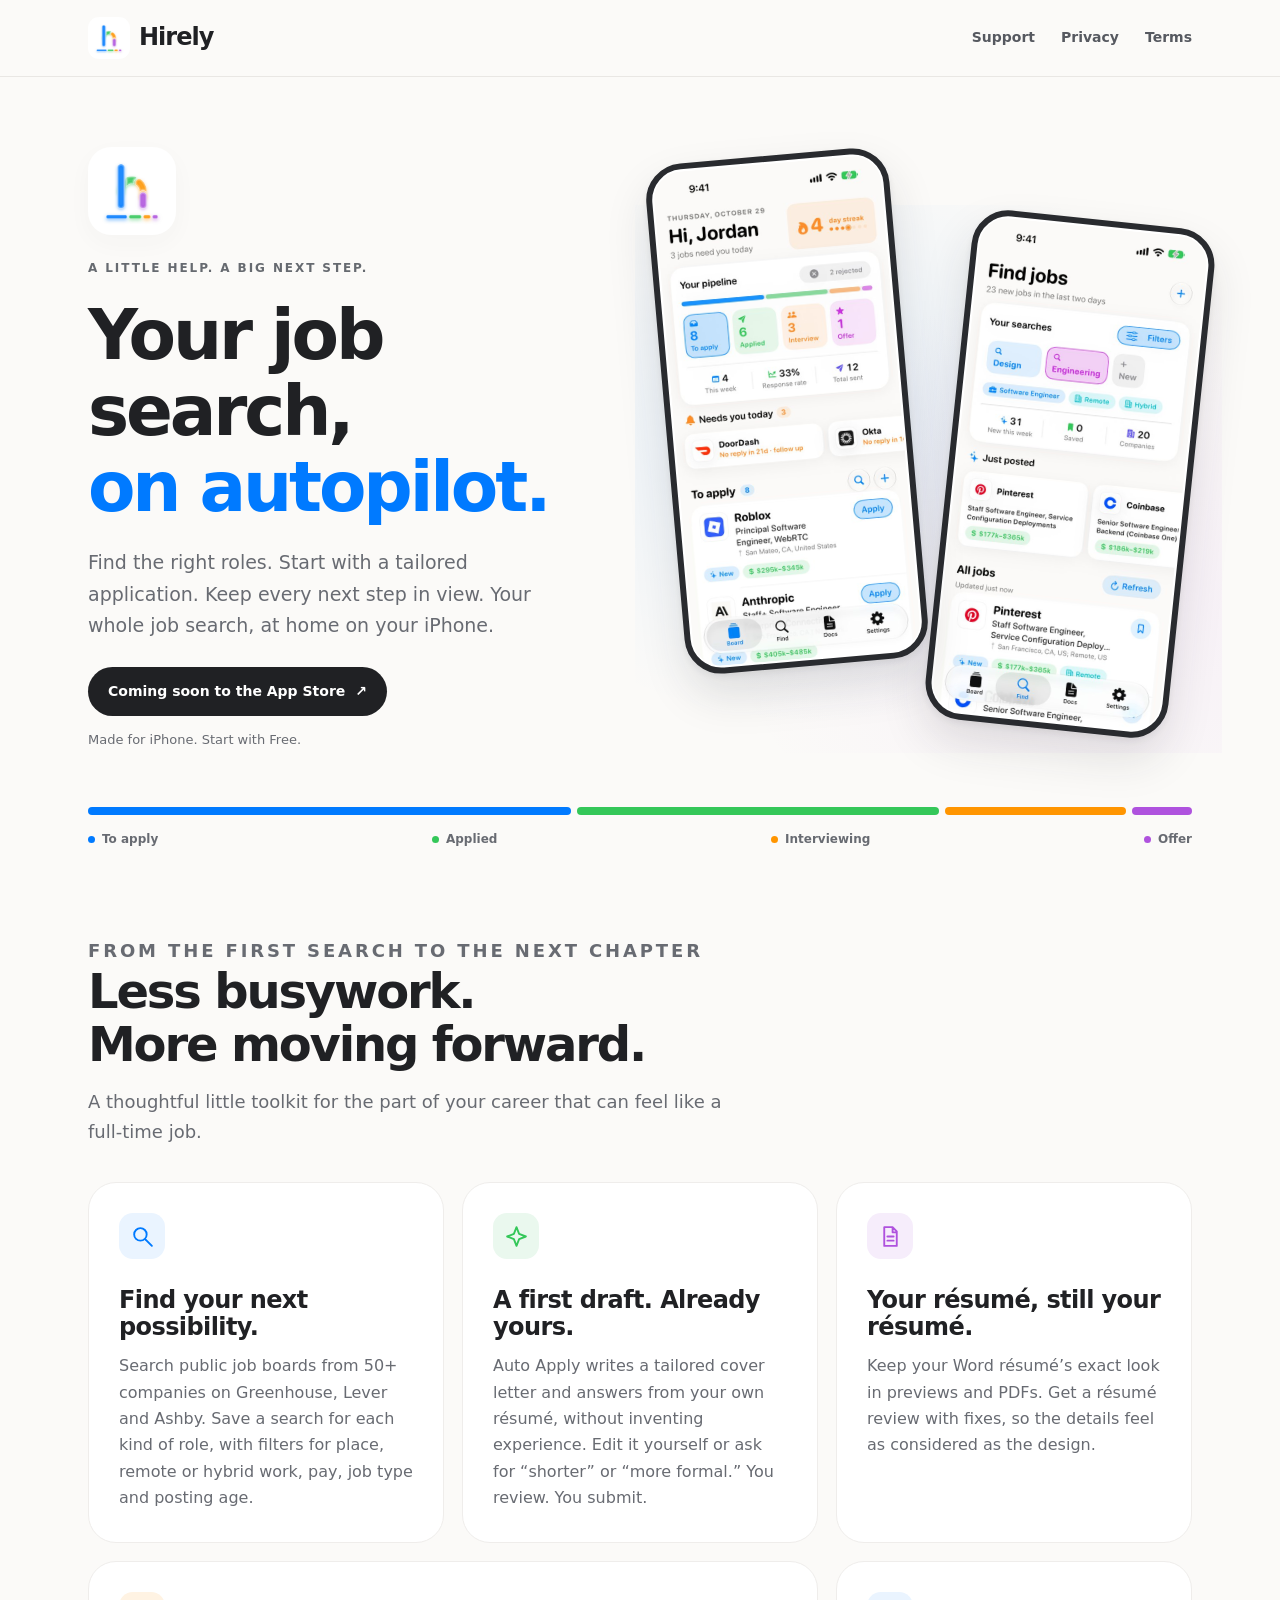
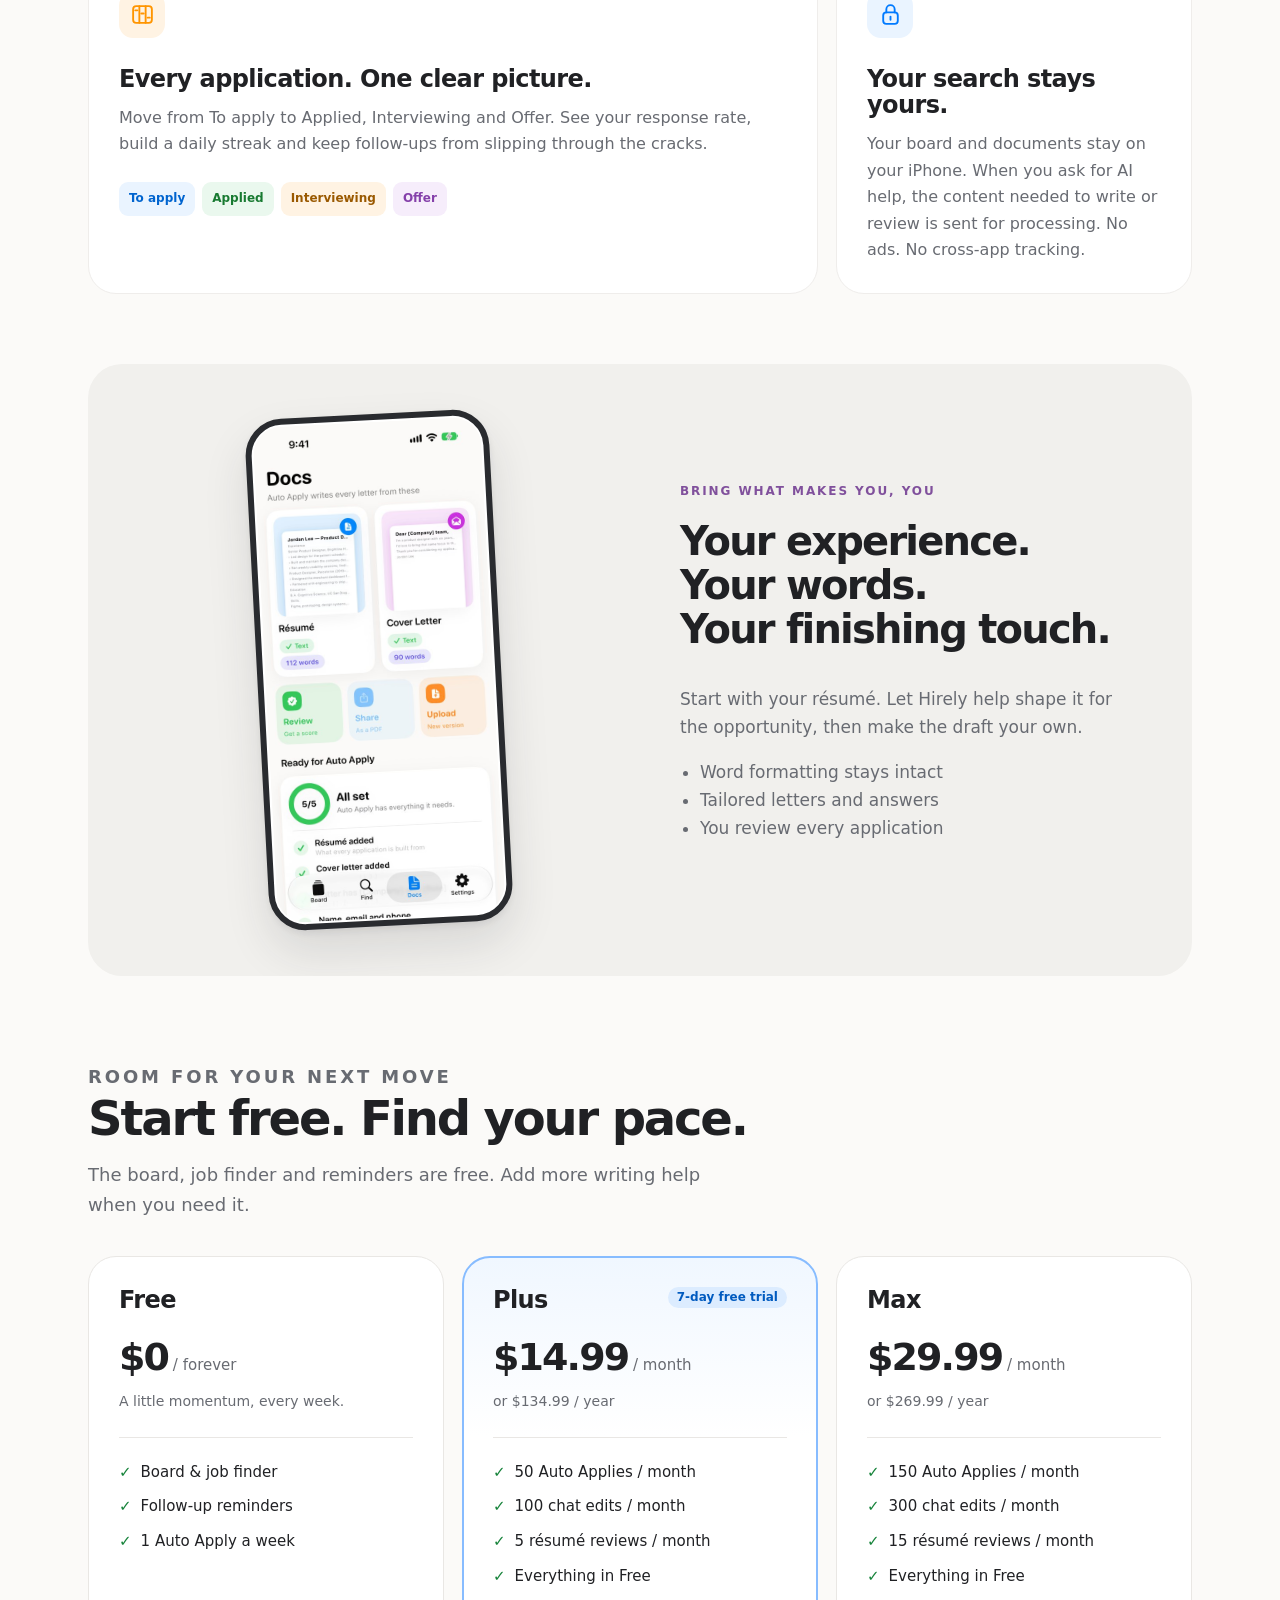
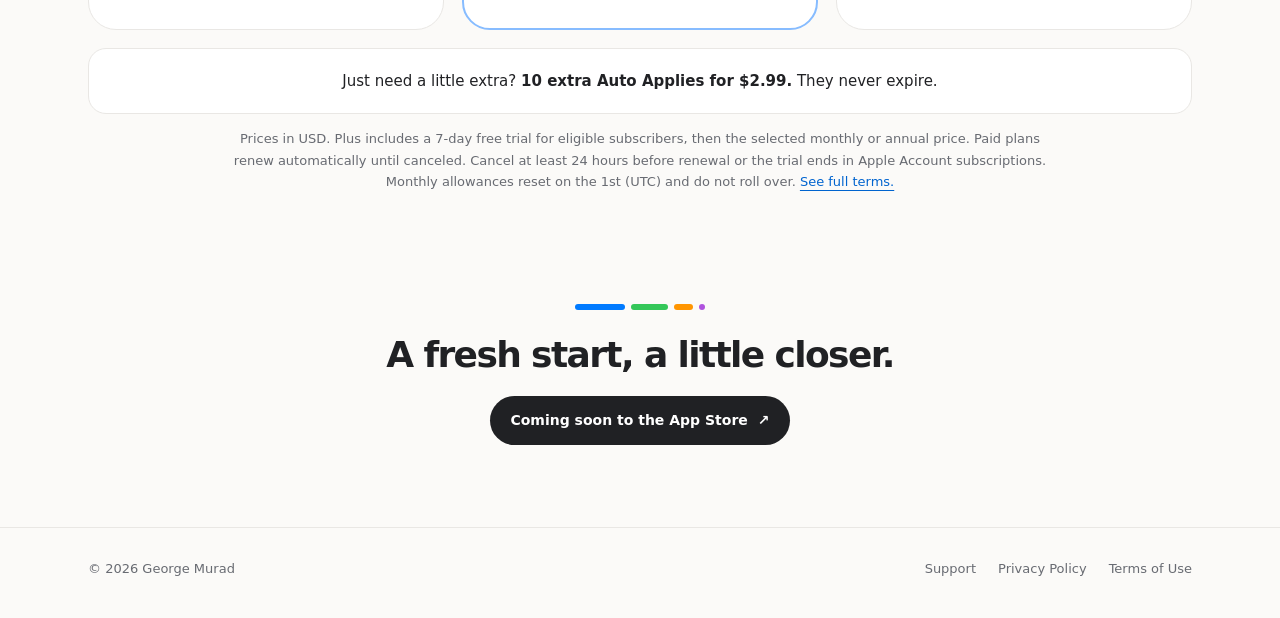
==== index.html @ e0ab57cd "Hirely website: landing page, support, privacy policy and terms" ====
<!doctype html>
<html lang="en"><head><meta charset="utf-8"><meta name="viewport" content="width=device-width, initial-scale=1">
<title>Your job search, on autopilot. · Hirely</title><meta name="description" content="Find jobs, draft tailored applications and track every next step. Meet Hirely, your job search companion for iPhone."><meta name="theme-color" content="#FBFAF8"><link rel="icon" href="favicon.png"><link rel="apple-touch-icon" href="icon.png"><link rel="stylesheet" href="style.css"></head>
<body><a class="skip" href="#main">Skip to content</a><header class="top"><div class="wrap"><a class="brand" href="./"><img src="icon.png" width="42" height="42" alt="">Hirely</a><nav aria-label="Main navigation"><a href="support.html">Support</a><a href="privacy.html">Privacy</a><a href="terms.html">Terms</a></nav></div></header>
<main id="main">
<section class="hero"><div class="wrap hero-grid"><div class="copy"><img class="hero-icon" src="icon.png" width="88" height="88" alt="Hirely app icon"><p class="eyebrow">A little help. A big next step.</p><h1>Your job search,<br><span>on autopilot.</span></h1><p class="lead">Find the right roles. Start with a tailored application. Keep every next step in view. Your whole job search, at home on your iPhone.</p><span class="pill">Coming soon to the App Store <span aria-hidden="true">↗</span></span><p class="small-note">Made for iPhone. Start with Free.</p></div><div class="phones"><div class="phone one"><img src="img/01-board.jpg" width="540" height="1174" alt="Hirely board showing application stages, reminders and jobs to apply to" fetchpriority="high"></div><div class="phone two"><img src="img/02-find.jpg" width="540" height="1174" alt="Hirely job finder with saved searches and role filters" fetchpriority="high"></div></div></div></section>
<div class="wrap"><div class="pipeline" aria-hidden="true"><i></i><i></i><i></i><i></i></div><div class="stage-row"><span style="--c:var(--blue)">To apply</span><span style="--c:var(--green)">Applied</span><span style="--c:var(--orange)">Interviewing</span><span style="--c:var(--purple)">Offer</span></div></div>
<section class="band"><div class="wrap"><div class="section-intro rise"><p class="eyebrow">From the first search to the next chapter</p><h2>Less busywork.<br>More moving forward.</h2><p>A thoughtful little toolkit for the part of your career that can feel like a full-time job.</p></div><div class="tiles"><article class="tile rise " style="--c:var(--blue);--tint:#eaf4ff"><div class="badge"><svg viewBox="0 0 24 24" aria-hidden="true"><circle cx="10" cy="10" r="6"/><path d="m15 15 6 6"/></svg></div><h3>Find your next possibility.</h3><p>Search public job boards from 50+ companies on Greenhouse, Lever and Ashby. Save a search for each kind of role, with filters for place, remote or hybrid work, pay, job type and posting age.</p></article><article class="tile rise " style="--c:var(--green);--tint:#eaf8ee"><div class="badge"><svg viewBox="0 0 24 24" aria-hidden="true"><path d="m12 3 2.5 6.5L21 12l-6.5 2.5L12 21l-2.5-6.5L3 12l6.5-2.5Z"/></svg></div><h3>A first draft. Already yours.</h3><p>Auto Apply writes a tailored cover letter and answers from your own résumé, without inventing experience. Edit it yourself or ask for “shorter” or “more formal.” You review. You submit.</p></article><article class="tile rise " style="--c:var(--purple);--tint:#f6edfb"><div class="badge"><svg viewBox="0 0 24 24" aria-hidden="true"><path d="M6 3h8l4 4v14H6Z M14 3v5h4 M9 12h6 M9 16h6"/></svg></div><h3>Your résumé, still your résumé.</h3><p>Keep your Word résumé’s exact look in previews and PDFs. Get a résumé review with fixes, so the details feel as considered as the design.</p></article><article class="tile rise wide" style="--c:var(--orange);--tint:#fff3e3"><div class="badge"><svg viewBox="0 0 24 24" aria-hidden="true"><rect x="3" y="4" width="18" height="16" rx="3"/><path d="M9 4v16 M15 4v16 M5 8h2 M11 11h2 M17 15h2"/></svg></div><h3>Every application. One clear picture.</h3><p>Move from To apply to Applied, Interviewing and Offer. See your response rate, build a daily streak and keep follow-ups from slipping through the cracks.</p><div class="track-stages"><span style="--tint:#eaf4ff;--text:#0064cf">To apply</span><span style="--tint:#eaf8ee;--text:#187a31">Applied</span><span style="--tint:#fff3e3;--text:#9a5900">Interviewing</span><span style="--tint:#f6edfb;--text:#8540aa">Offer</span></div></article><article class="tile rise " style="--c:var(--blue);--tint:#eaf4ff"><div class="badge"><svg viewBox="0 0 24 24" aria-hidden="true"><rect x="5" y="10" width="14" height="11" rx="3"/><path d="M8 10V7a4 4 0 0 1 8 0v3 M12 14v3"/></svg></div><h3>Your search stays yours.</h3><p>Your board and documents stay on your iPhone. When you ask for AI help, the content needed to write or review is sent for processing. No ads. No cross-app tracking.</p></article></div><div class="docs rise"><div class="phone "><img src="img/04-docs.jpg" width="540" height="1174" alt="Hirely documents screen for résumés and cover letters" loading="lazy"></div><div class="copy"><p class="eyebrow">Bring what makes you, you</p><h2>Your experience.<br>Your words.<br>Your finishing touch.</h2><p>Start with your résumé. Let Hirely help shape it for the opportunity, then make the draft your own.</p><ul><li>Word formatting stays intact</li><li>Tailored letters and answers</li><li>You review every application</li></ul></div></div></div></section>
<section class="band plans" id="plans"><div class="wrap"><div class="section-intro rise"><p class="eyebrow">Room for your next move</p><h2>Start free. Find your pace.</h2><p>The board, job finder and reminders are free. Add more writing help when you need it.</p></div><div class="plan-grid"><article class="plan rise "><h3>Free</h3><p class="price">$0<span> / forever</span></p><p class="annual">A little momentum, every week.</p><ul><li>Board & job finder</li><li>Follow-up reminders</li><li>1 Auto Apply a week</li></ul></article><article class="plan rise plus"><h3>Plus<span class="trial">7-day free trial</span></h3><p class="price">$14.99<span> / month</span></p><p class="annual">or $134.99 / year</p><ul><li>50 Auto Applies / month</li><li>100 chat edits / month</li><li>5 résumé reviews / month</li><li>Everything in Free</li></ul></article><article class="plan rise "><h3>Max</h3><p class="price">$29.99<span> / month</span></p><p class="annual">or $269.99 / year</p><ul><li>150 Auto Applies / month</li><li>300 chat edits / month</li><li>15 résumé reviews / month</li><li>Everything in Free</li></ul></article></div><p class="pack">Just need a little extra? <strong>10 extra Auto Applies for $2.99.</strong> They never expire.</p><p class="plan-note">Prices in USD. Plus includes a 7-day free trial for eligible subscribers, then the selected monthly or annual price. Paid plans renew automatically until canceled. Cancel at least 24 hours before renewal or the trial ends in Apple Account subscriptions. Monthly allowances reset on the 1st (UTC) and do not roll over. <a href="terms.html">See full terms.</a></p></div></section>
<section class="closing wrap"><div class="pipeline" aria-hidden="true"><i></i><i></i><i></i><i></i></div><h2>A fresh start, a little closer.</h2><span class="pill">Coming soon to the App Store <span aria-hidden="true">↗</span></span></section></main><footer><div class="wrap"><span>© 2026 George Murad</span><nav aria-label="Footer navigation"><a href="support.html">Support</a><a href="privacy.html">Privacy Policy</a><a href="terms.html">Terms of Use</a></nav></div></footer></body></html>
---- style.css ----
:root{--paper:#FBFAF8;--ink:#202124;--muted:#686b72;--blue:#007AFF;--green:#34C759;--orange:#FF9500;--purple:#AF52DE;--line:#e9e7e4;--font:-apple-system,BlinkMacSystemFont,"SF Pro Display",system-ui,sans-serif}*{box-sizing:border-box}html{scroll-behavior:smooth;scroll-padding-top:90px}body{margin:0;background:var(--paper);color:var(--ink);font:17px/1.65 var(--font)}a{color:#0064cf;text-underline-offset:4px}a:hover{text-decoration:underline}a:focus-visible,summary:focus-visible{outline:3px solid var(--blue);outline-offset:5px}img{display:block;max-width:100%;height:auto}h1,h2,h3,p{margin-top:0}h1,h2,h3{line-height:1.1;letter-spacing:-.045em}h1{font-size:clamp(46px,5.4vw,72px);font-weight:750}h2{font-size:clamp(32px,4vw,48px)}h3{font-size:24px;letter-spacing:-.025em}.wrap{max-width:1160px;margin:auto;padding:0 28px}.skip{position:absolute;left:20px;top:-80px;background:white;padding:10px;z-index:100}.skip:focus{top:12px}.top{position:sticky;top:0;z-index:20;background:#fbfaf8ed;backdrop-filter:blur(18px);border-bottom:1px solid var(--line)}.top .wrap{display:flex;align-items:center;justify-content:space-between;min-height:76px;gap:20px}.brand{display:flex;align-items:center;gap:9px;font-size:24px;font-weight:750;color:var(--ink);text-decoration:none;letter-spacing:-1px}.brand img{width:42px;height:42px;border-radius:11px}.top nav{display:flex;gap:26px}.top nav a{font-size:14px;font-weight:600;color:#565960;text-decoration:none}.top nav a:hover,.top nav a[aria-current]{color:#0064cf}.hero{padding:68px 0 54px;overflow:hidden}.hero-grid{display:grid;grid-template-columns:1.05fr 1fr;gap:24px;align-items:center}.hero-icon{width:88px;border-radius:23px;box-shadow:0 8px 24px #33333308;margin-bottom:24px}.eyebrow{text-transform:uppercase;font-size:12px;letter-spacing:.16em;font-weight:750;color:#666a70;margin-bottom:18px}.hero h1{margin-bottom:22px}.hero h1 span{color:var(--blue)}.lead{font-size:19px;line-height:1.65;color:var(--muted);max-width:460px;margin-bottom:26px}.pill{display:inline-flex;gap:10px;align-items:center;background:#202124;color:white;padding:13px 20px;border-radius:30px;font-size:14px;font-weight:650}.pill svg{width:18px;height:20px}.small-note{font-size:13px;color:var(--muted);margin:13px 0 0}.phones{height:608px;position:relative;isolation:isolate}.phones:before{content:"";position:absolute;inset:60px -30px 0;background:radial-gradient(ellipse at 30% 40%,#007aff14,transparent 65%),radial-gradient(ellipse at 85% 70%,#af52de10,transparent 60%);z-index:-1}.phone{border:6px solid #292b2f;background:white;padding:2px;border-radius:37px;box-shadow:0 22px 45px #292b2f20,0 3px 6px #292b2f13;overflow:hidden}.phone img{border-radius:28px;width:100%}.phones .phone{position:absolute;width:244px}.phones .one{left:0;top:10px;transform:rotate(-5deg);z-index:2}.phones .two{right:0;top:73px;transform:rotate(6deg)}.pipeline{display:flex;gap:6px;height:8px}.pipeline i{border-radius:9px;flex:8;background:var(--blue)}.pipeline i:nth-child(2){flex:6;background:var(--green)}.pipeline i:nth-child(3){flex:3;background:var(--orange)}.pipeline i:nth-child(4){flex:1;background:var(--purple)}.stage-row{display:flex;justify-content:space-between;gap:12px;margin-top:15px;font-size:12px;font-weight:650;color:var(--muted)}.stage-row span:before{content:"";width:7px;height:7px;border-radius:50%;background:var(--c);display:inline-block;margin-right:7px}.band{padding:86px 0}.section-intro{max-width:660px;margin-bottom:36px}.section-intro h2{margin-bottom:16px}.section-intro p{color:var(--muted);font-size:18px;margin-bottom:0}.tiles{display:grid;grid-template-columns:repeat(3,1fr);gap:18px}.tile{background:white;border:1px solid #efedeb;border-radius:28px;padding:30px;overflow:hidden}.tile p{font-size:16px;color:var(--muted);margin-bottom:0}.badge{display:grid;place-items:center;width:46px;height:46px;border-radius:14px;color:var(--c);background:var(--tint);margin-bottom:28px}.badge svg{width:25px;height:25px;fill:none;stroke:currentColor;stroke-width:1.8;stroke-linecap:round;stroke-linejoin:round}.tile h3{margin-bottom:13px}.tile.wide{grid-column:span 2}.track-stages{display:flex;gap:7px;margin-top:24px}.track-stages span{padding:7px 10px;font-size:12px;font-weight:650;border-radius:9px;background:var(--tint);color:var(--text)}.docs{display:grid;grid-template-columns:1fr 1fr;align-items:center;gap:80px;margin-top:70px;background:#f1f0ed;border-radius:34px;padding:50px 70px;overflow:hidden}.docs .phone{max-width:244px;margin:auto;transform:rotate(-3deg)}.docs p{color:var(--muted)}.docs h2{font-size:40px}.docs .eyebrow{color:#80509c}.docs ul{padding-left:20px;color:var(--muted)}.plans{padding-top:0}.plan-grid{display:grid;grid-template-columns:repeat(3,1fr);gap:18px}.plan{position:relative;background:white;border:1px solid var(--line);border-radius:28px;padding:30px}.plan.plus{border:2px solid #87bcff;padding:29px;background:linear-gradient(#f0f7ff,white 48%)}.plan h3{margin-bottom:20px}.price{font-size:38px;font-weight:750;letter-spacing:-.05em;margin-bottom:0;line-height:1.3}.price span{font-size:15px;font-weight:400;letter-spacing:0;color:var(--muted)}.annual{font-size:14px;color:var(--muted);margin:7px 0 24px}.plan ul{list-style:none;padding:22px 0 0;border-top:1px solid var(--line);margin-bottom:0;font-size:15px}.plan li{margin-bottom:10px}.plan li:before{content:"✓";color:#16833a;margin-right:9px;font-weight:700}.trial{font-size:12px;background:#dcecff;color:#005abf;border-radius:20px;padding:4px 9px;float:right;letter-spacing:0;font-weight:650}.pack{text-align:center;background:white;border:1px solid var(--line);border-radius:18px;padding:20px;margin:18px 0 14px;font-size:15px}.plan-note{font-size:13px;color:var(--muted);max-width:830px;margin:0 auto;text-align:center}.closing{text-align:center;padding:25px 0 82px}.closing h2{font-size:36px;margin-bottom:22px}.closing .pipeline{width:130px;margin:0 auto 25px;height:6px}footer{border-top:1px solid var(--line);padding:30px 0 38px;font-size:13px;color:var(--muted)}footer .wrap{display:flex;justify-content:space-between;gap:20px;flex-wrap:wrap}footer nav{display:flex;gap:22px}footer a{color:var(--muted);text-decoration:none}.pagehead{max-width:800px;margin:auto;padding:65px 28px 32px}.pagehead h1{font-size:52px;margin-bottom:18px}.pagehead p{color:var(--muted);font-size:18px}.pagehead .pipeline{max-width:180px;margin-bottom:30px;height:6px}.article{max-width:800px;margin:auto;padding:0 28px 80px}.card{border:1px solid var(--line);background:white;border-radius:24px;padding:30px;margin-bottom:16px}.card h2{font-size:23px;letter-spacing:-.025em;margin-bottom:16px}.card p:last-child,.card ul:last-child{margin-bottom:0}.card p,.card li{color:#565960;font-size:16px}.card ul{padding-left:23px}.card li{margin-bottom:10px}.contact{background:#eef6ff;border-color:#dceaff}.contact a{overflow-wrap:anywhere}.faq-title{font-size:28px;margin:42px 0 22px}details{border:1px solid var(--line);background:white;border-radius:19px;padding:20px 24px;margin:12px 0}summary{cursor:pointer;font-weight:650;line-height:1.5}details p{font-size:16px;color:var(--muted);margin:16px 0 0}.meta{font-size:13px!important}.rise{opacity:1}@supports(animation-timeline:view()){.rise{animation:appear linear both;animation-timeline:view();animation-range:entry 0% entry 20%}@keyframes appear{from{opacity:.2;transform:translateY(22px)}to{opacity:1;transform:none}}}@media(max-width:1000px){.hero-grid{grid-template-columns:1fr 1fr}.phones{height:530px}.phones .phone{width:210px}.hero h1{font-size:56px}.docs{gap:40px;padding:40px}.track-stages{flex-wrap:wrap}.plan{padding:24px}.plan.plus{padding:23px}.trial{float:none;display:table;margin-top:10px}}@media(max-width:760px){.wrap{padding:0 22px}.top .wrap{min-height:68px}.top nav{gap:17px}.top nav a{font-size:13px}.hero{padding:38px 0 35px}.hero-grid{grid-template-columns:1fr;gap:35px}.hero .copy{max-width:520px}.hero-icon{width:70px;margin-bottom:20px}.hero h1{font-size:clamp(45px,9vw,64px)}.phones{height:570px;max-width:490px;width:100%;margin:auto}.phones .phone{width:232px}.phones .one{left:5%}.phones .two{right:5%}.band{padding:58px 0}.tiles{grid-template-columns:1fr 1fr}.tile.wide{grid-column:auto}.tile:last-child{grid-column:span 2}.tile{padding:25px}.docs{grid-template-columns:1fr 1fr;gap:28px;padding:30px;margin-top:35px}.docs h2{font-size:30px}.docs .phone{border-radius:27px}.docs .phone img{border-radius:19px}.plans{padding-top:0}.plan-grid{grid-template-columns:1fr}.trial{float:right;margin:0}.plan h3{margin-bottom:16px}.plan ul{display:grid;grid-template-columns:1fr 1fr;gap:0 12px}.closing{padding-bottom:55px}.pagehead h1{font-size:42px}}@media(max-width:430px){.top nav{gap:13px}.brand{font-size:21px;gap:5px}.brand img{width:34px;height:34px}.phones{height:475px}.phones .phone{width:190px;border-width:5px;border-radius:29px}.phones .phone img{border-radius:22px}.phones .one{left:1%}.phones .two{right:1%;top:55px}.stage-row{font-size:10px;gap:5px}.stage-row span:before{margin-right:4px;width:5px;height:5px}.tiles{grid-template-columns:1fr}.tile:last-child{grid-column:auto}.docs{grid-template-columns:1fr;padding:28px}.docs .phone{width:210px}.docs .copy{order:-1}.plan ul{display:block}.pagehead,.article{padding-left:20px;padding-right:20px}.card{padding:23px}footer nav{gap:18px}}@media(prefers-reduced-motion:reduce){html{scroll-behavior:auto}*,*:before,*:after{animation:none!important;transition:none!important}.rise{opacity:1;transform:none}}
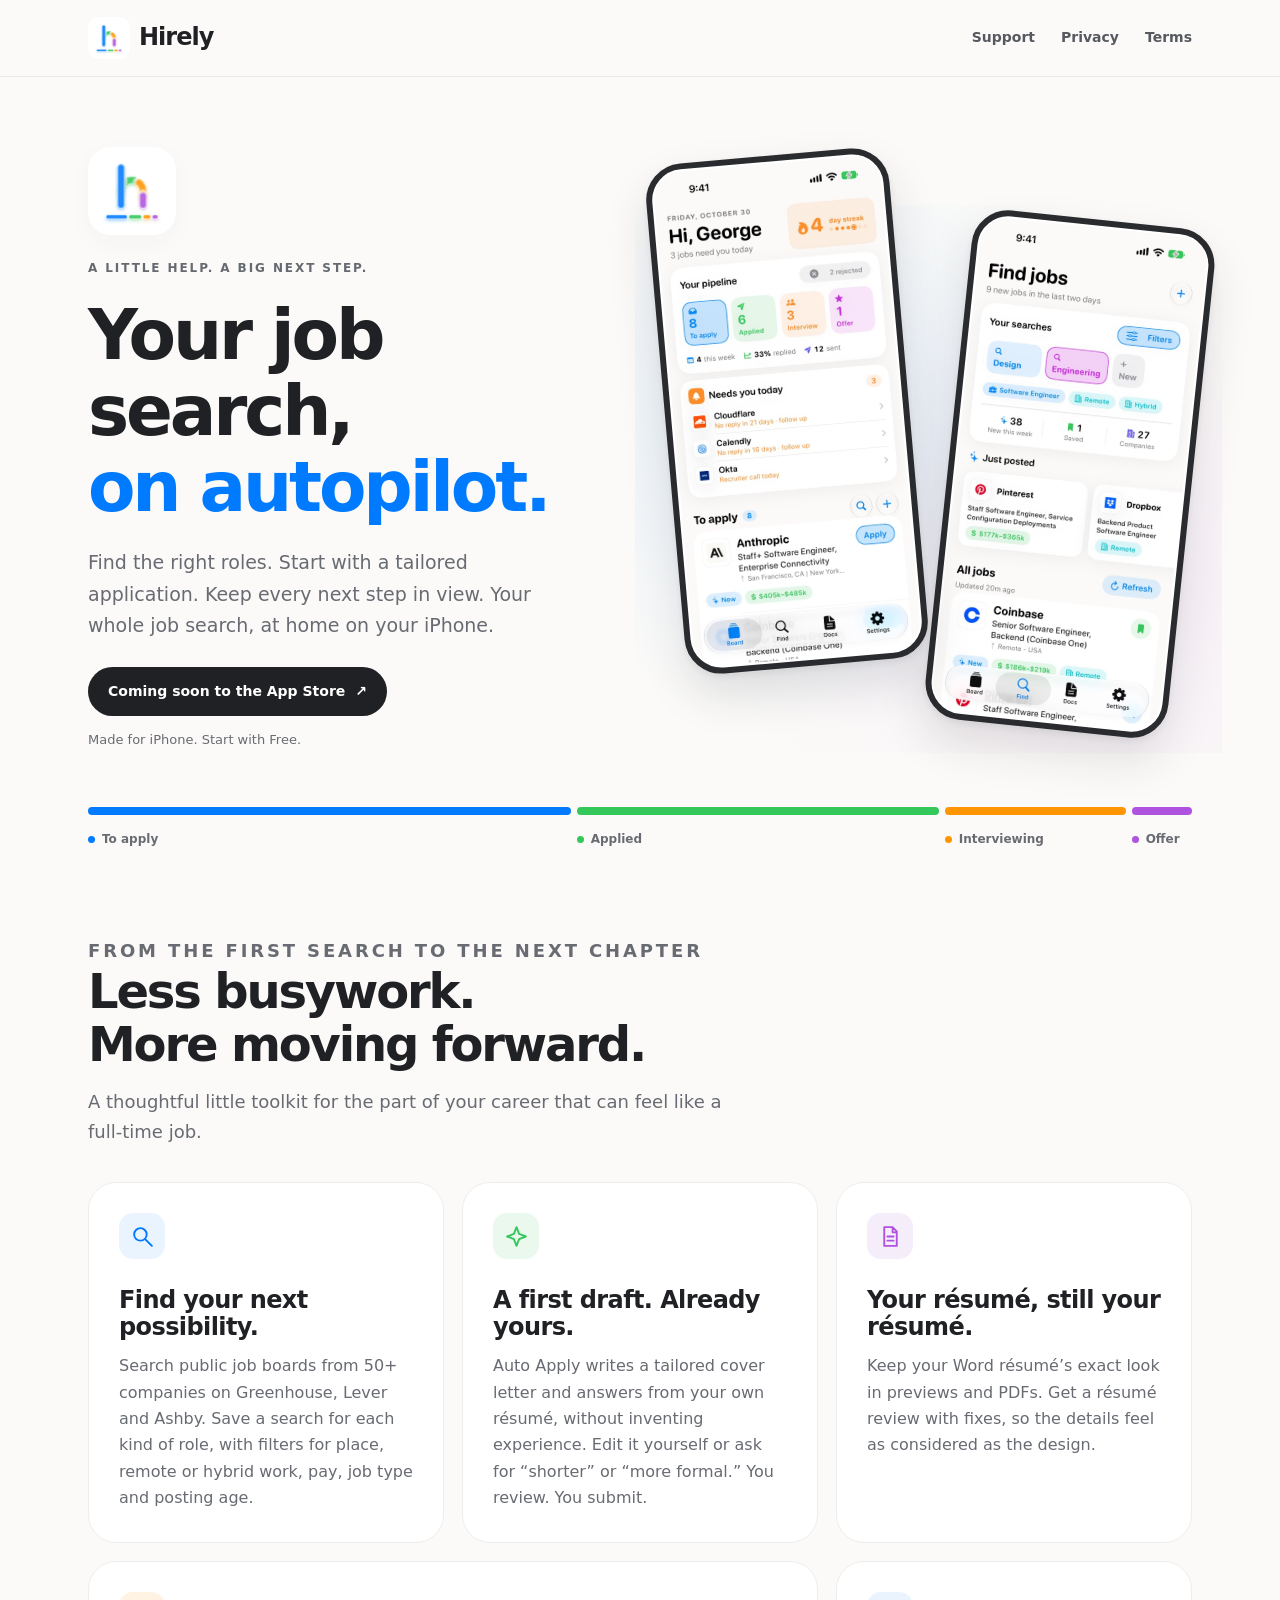
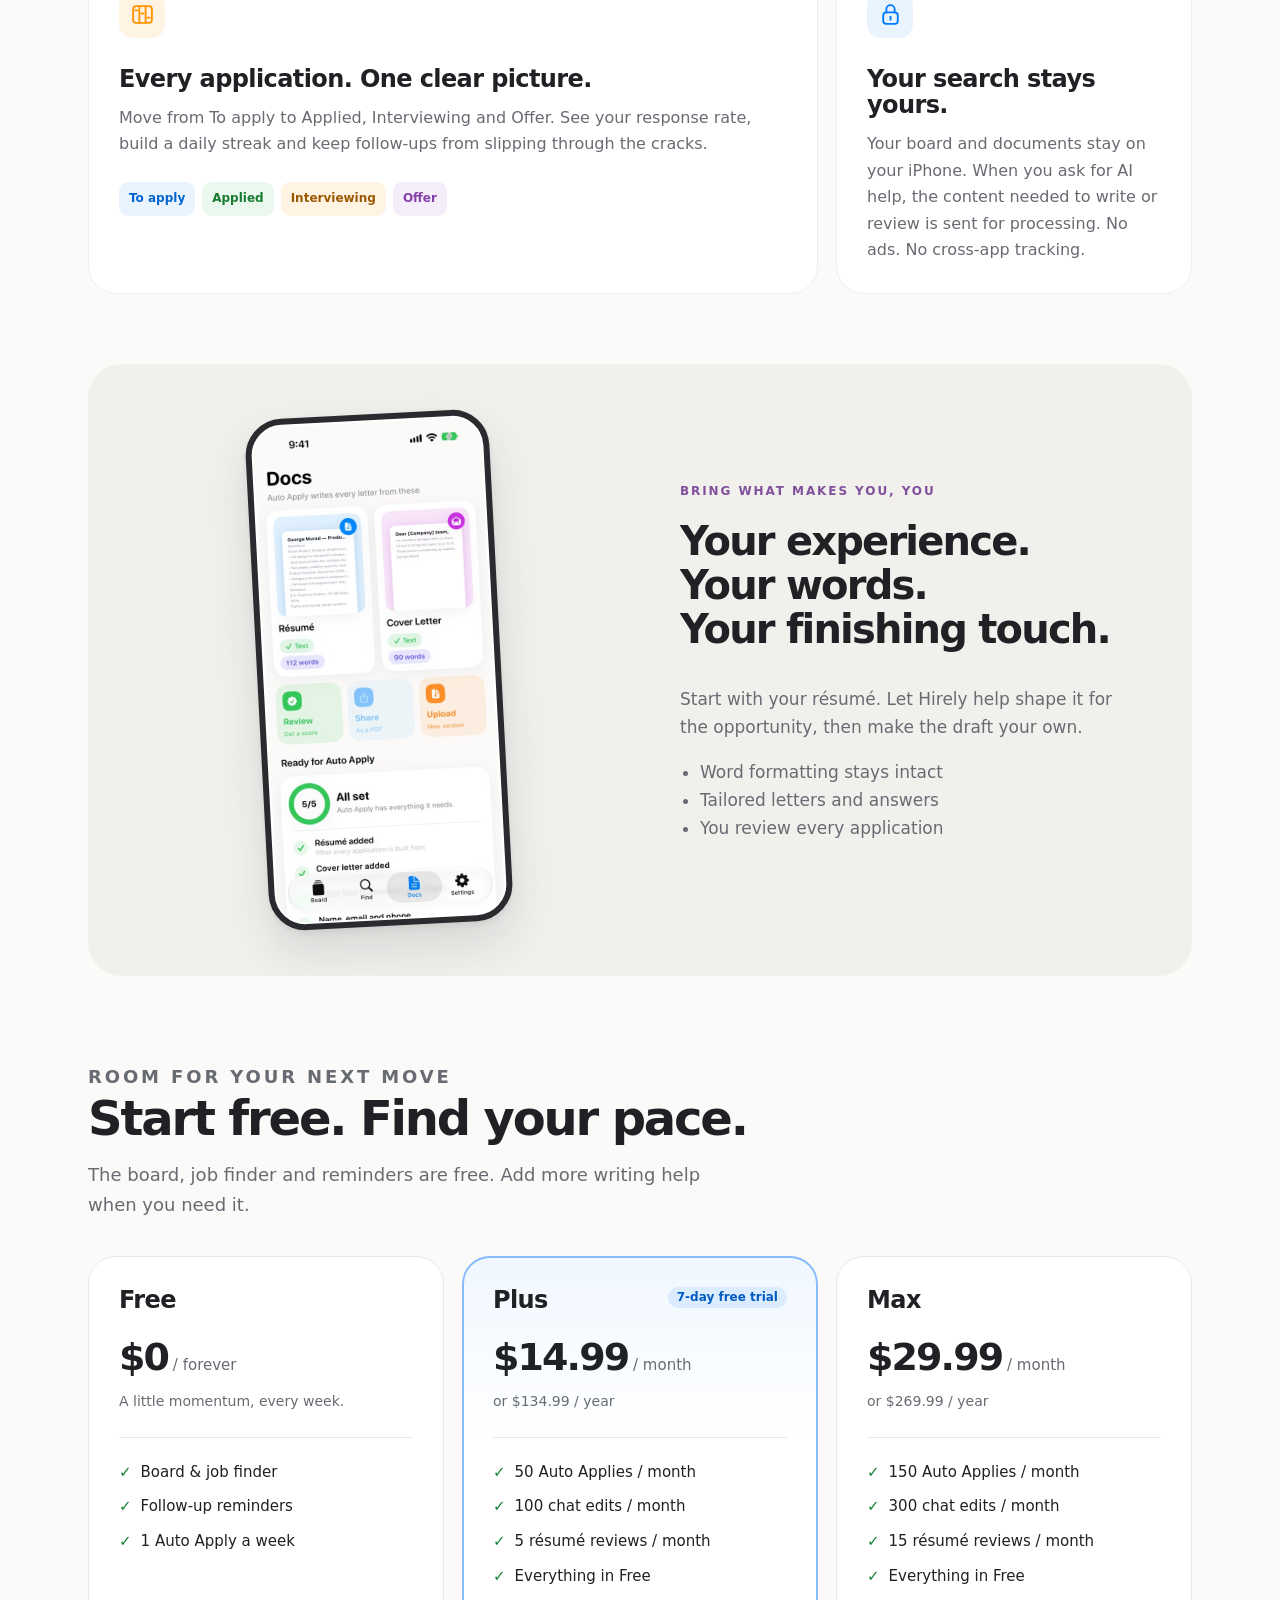
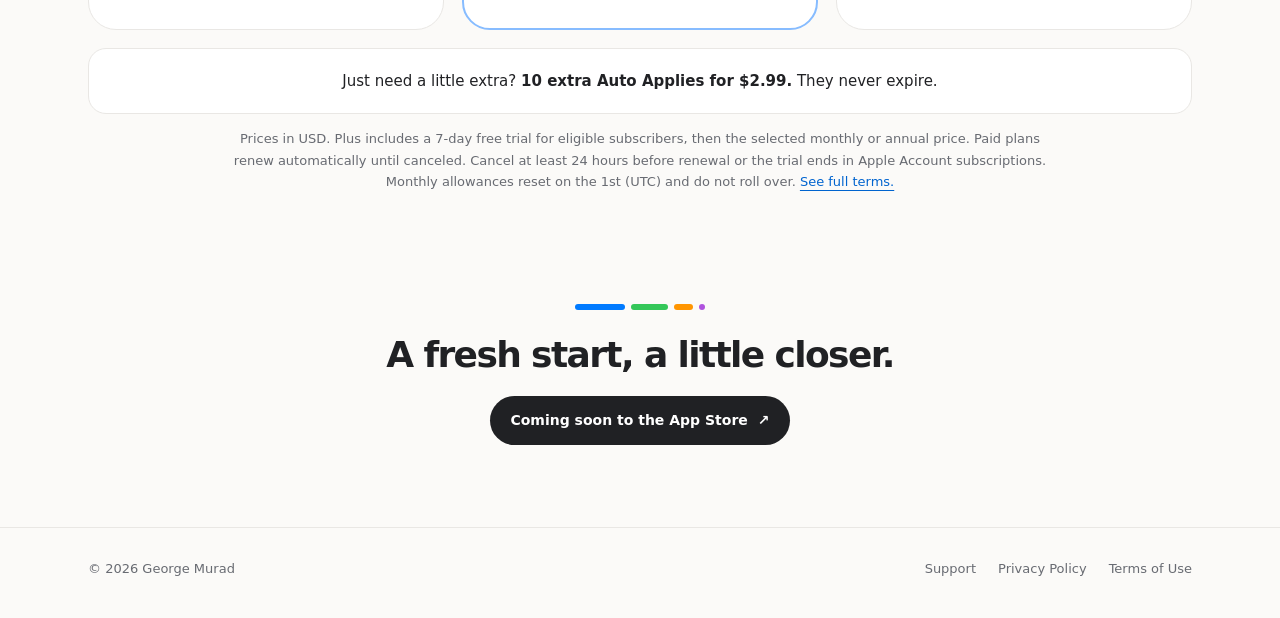
==== commit 2f4abff7: "Line up stage labels with the bar, scroll animations, new screenshots" ====
--- a/index.html
+++ b/index.html
@@ -1,6 +1,16 @@
 <!doctype html>
 <html lang="en"><head><meta charset="utf-8"><meta name="viewport" content="width=device-width, initial-scale=1">
-<title>Your job search, on autopilot. · Hirely</title><meta name="description" content="Find jobs, draft tailored applications and track every next step. Meet Hirely, your job search companion for iPhone."><meta name="theme-color" content="#FBFAF8"><link rel="icon" href="favicon.png"><link rel="apple-touch-icon" href="icon.png"><link rel="stylesheet" href="style.css"></head>
+<title>Your job search, on autopilot. · Hirely</title><meta name="description" content="Find jobs, draft tailored applications and track every next step. Meet Hirely, your job search companion for iPhone."><meta name="theme-color" content="#FBFAF8"><link rel="icon" href="favicon.png"><link rel="apple-touch-icon" href="icon.png"><link rel="stylesheet" href="style.css"><script>
+document.documentElement.classList.add('js');
+addEventListener('DOMContentLoaded',()=>{
+  document.querySelectorAll('.pipeline i,.stage-row span').forEach((e,_,)=>e.style.setProperty('--i',[...e.parentNode.children].indexOf(e)));
+  document.querySelectorAll('.tiles,.plan-grid').forEach(g=>[...g.children].forEach((c,i)=>{c.classList.add('reveal');c.style.setProperty('--d',(i%3)*0.09+'s')}));
+  document.querySelectorAll('.card,details,.pack,.plan-note,.closing h2,.pill,.section-intro').forEach(e=>e.classList.add('reveal'));
+  const els=document.querySelectorAll('.rise,.reveal,.pipeline,.stage-row,.phones');
+  const io=new IntersectionObserver(es=>es.forEach(e=>{if(e.isIntersecting){e.target.classList.add('in');io.unobserve(e.target)}}),{threshold:.15,rootMargin:'0px 0px -6% 0px'});
+  els.forEach(e=>io.observe(e));
+});
+</script></head>
 <body><a class="skip" href="#main">Skip to content</a><header class="top"><div class="wrap"><a class="brand" href="./"><img src="icon.png" width="42" height="42" alt="">Hirely</a><nav aria-label="Main navigation"><a href="support.html">Support</a><a href="privacy.html">Privacy</a><a href="terms.html">Terms</a></nav></div></header>
 <main id="main">
 <section class="hero"><div class="wrap hero-grid"><div class="copy"><img class="hero-icon" src="icon.png" width="88" height="88" alt="Hirely app icon"><p class="eyebrow">A little help. A big next step.</p><h1>Your job search,<br><span>on autopilot.</span></h1><p class="lead">Find the right roles. Start with a tailored application. Keep every next step in view. Your whole job search, at home on your iPhone.</p><span class="pill">Coming soon to the App Store <span aria-hidden="true">↗</span></span><p class="small-note">Made for iPhone. Start with Free.</p></div><div class="phones"><div class="phone one"><img src="img/01-board.jpg" width="540" height="1174" alt="Hirely board showing application stages, reminders and jobs to apply to" fetchpriority="high"></div><div class="phone two"><img src="img/02-find.jpg" width="540" height="1174" alt="Hirely job finder with saved searches and role filters" fetchpriority="high"></div></div></div></section>
--- a/style.css
+++ b/style.css
@@ -1 +1,15 @@
-:root{--paper:#FBFAF8;--ink:#202124;--muted:#686b72;--blue:#007AFF;--green:#34C759;--orange:#FF9500;--purple:#AF52DE;--line:#e9e7e4;--font:-apple-system,BlinkMacSystemFont,"SF Pro Display",system-ui,sans-serif}*{box-sizing:border-box}html{scroll-behavior:smooth;scroll-padding-top:90px}body{margin:0;background:var(--paper);color:var(--ink);font:17px/1.65 var(--font)}a{color:#0064cf;text-underline-offset:4px}a:hover{text-decoration:underline}a:focus-visible,summary:focus-visible{outline:3px solid var(--blue);outline-offset:5px}img{display:block;max-width:100%;height:auto}h1,h2,h3,p{margin-top:0}h1,h2,h3{line-height:1.1;letter-spacing:-.045em}h1{font-size:clamp(46px,5.4vw,72px);font-weight:750}h2{font-size:clamp(32px,4vw,48px)}h3{font-size:24px;letter-spacing:-.025em}.wrap{max-width:1160px;margin:auto;padding:0 28px}.skip{position:absolute;left:20px;top:-80px;background:white;padding:10px;z-index:100}.skip:focus{top:12px}.top{position:sticky;top:0;z-index:20;background:#fbfaf8ed;backdrop-filter:blur(18px);border-bottom:1px solid var(--line)}.top .wrap{display:flex;align-items:center;justify-content:space-between;min-height:76px;gap:20px}.brand{display:flex;align-items:center;gap:9px;font-size:24px;font-weight:750;color:var(--ink);text-decoration:none;letter-spacing:-1px}.brand img{width:42px;height:42px;border-radius:11px}.top nav{display:flex;gap:26px}.top nav a{font-size:14px;font-weight:600;color:#565960;text-decoration:none}.top nav a:hover,.top nav a[aria-current]{color:#0064cf}.hero{padding:68px 0 54px;overflow:hidden}.hero-grid{display:grid;grid-template-columns:1.05fr 1fr;gap:24px;align-items:center}.hero-icon{width:88px;border-radius:23px;box-shadow:0 8px 24px #33333308;margin-bottom:24px}.eyebrow{text-transform:uppercase;font-size:12px;letter-spacing:.16em;font-weight:750;color:#666a70;margin-bottom:18px}.hero h1{margin-bottom:22px}.hero h1 span{color:var(--blue)}.lead{font-size:19px;line-height:1.65;color:var(--muted);max-width:460px;margin-bottom:26px}.pill{display:inline-flex;gap:10px;align-items:center;background:#202124;color:white;padding:13px 20px;border-radius:30px;font-size:14px;font-weight:650}.pill svg{width:18px;height:20px}.small-note{font-size:13px;color:var(--muted);margin:13px 0 0}.phones{height:608px;position:relative;isolation:isolate}.phones:before{content:"";position:absolute;inset:60px -30px 0;background:radial-gradient(ellipse at 30% 40%,#007aff14,transparent 65%),radial-gradient(ellipse at 85% 70%,#af52de10,transparent 60%);z-index:-1}.phone{border:6px solid #292b2f;background:white;padding:2px;border-radius:37px;box-shadow:0 22px 45px #292b2f20,0 3px 6px #292b2f13;overflow:hidden}.phone img{border-radius:28px;width:100%}.phones .phone{position:absolute;width:244px}.phones .one{left:0;top:10px;transform:rotate(-5deg);z-index:2}.phones .two{right:0;top:73px;transform:rotate(6deg)}.pipeline{display:flex;gap:6px;height:8px}.pipeline i{border-radius:9px;flex:8;background:var(--blue)}.pipeline i:nth-child(2){flex:6;background:var(--green)}.pipeline i:nth-child(3){flex:3;background:var(--orange)}.pipeline i:nth-child(4){flex:1;background:var(--purple)}.stage-row{display:flex;justify-content:space-between;gap:12px;margin-top:15px;font-size:12px;font-weight:650;color:var(--muted)}.stage-row span:before{content:"";width:7px;height:7px;border-radius:50%;background:var(--c);display:inline-block;margin-right:7px}.band{padding:86px 0}.section-intro{max-width:660px;margin-bottom:36px}.section-intro h2{margin-bottom:16px}.section-intro p{color:var(--muted);font-size:18px;margin-bottom:0}.tiles{display:grid;grid-template-columns:repeat(3,1fr);gap:18px}.tile{background:white;border:1px solid #efedeb;border-radius:28px;padding:30px;overflow:hidden}.tile p{font-size:16px;color:var(--muted);margin-bottom:0}.badge{display:grid;place-items:center;width:46px;height:46px;border-radius:14px;color:var(--c);background:var(--tint);margin-bottom:28px}.badge svg{width:25px;height:25px;fill:none;stroke:currentColor;stroke-width:1.8;stroke-linecap:round;stroke-linejoin:round}.tile h3{margin-bottom:13px}.tile.wide{grid-column:span 2}.track-stages{display:flex;gap:7px;margin-top:24px}.track-stages span{padding:7px 10px;font-size:12px;font-weight:650;border-radius:9px;background:var(--tint);color:var(--text)}.docs{display:grid;grid-template-columns:1fr 1fr;align-items:center;gap:80px;margin-top:70px;background:#f1f0ed;border-radius:34px;padding:50px 70px;overflow:hidden}.docs .phone{max-width:244px;margin:auto;transform:rotate(-3deg)}.docs p{color:var(--muted)}.docs h2{font-size:40px}.docs .eyebrow{color:#80509c}.docs ul{padding-left:20px;color:var(--muted)}.plans{padding-top:0}.plan-grid{display:grid;grid-template-columns:repeat(3,1fr);gap:18px}.plan{position:relative;background:white;border:1px solid var(--line);border-radius:28px;padding:30px}.plan.plus{border:2px solid #87bcff;padding:29px;background:linear-gradient(#f0f7ff,white 48%)}.plan h3{margin-bottom:20px}.price{font-size:38px;font-weight:750;letter-spacing:-.05em;margin-bottom:0;line-height:1.3}.price span{font-size:15px;font-weight:400;letter-spacing:0;color:var(--muted)}.annual{font-size:14px;color:var(--muted);margin:7px 0 24px}.plan ul{list-style:none;padding:22px 0 0;border-top:1px solid var(--line);margin-bottom:0;font-size:15px}.plan li{margin-bottom:10px}.plan li:before{content:"✓";color:#16833a;margin-right:9px;font-weight:700}.trial{font-size:12px;background:#dcecff;color:#005abf;border-radius:20px;padding:4px 9px;float:right;letter-spacing:0;font-weight:650}.pack{text-align:center;background:white;border:1px solid var(--line);border-radius:18px;padding:20px;margin:18px 0 14px;font-size:15px}.plan-note{font-size:13px;color:var(--muted);max-width:830px;margin:0 auto;text-align:center}.closing{text-align:center;padding:25px 0 82px}.closing h2{font-size:36px;margin-bottom:22px}.closing .pipeline{width:130px;margin:0 auto 25px;height:6px}footer{border-top:1px solid var(--line);padding:30px 0 38px;font-size:13px;color:var(--muted)}footer .wrap{display:flex;justify-content:space-between;gap:20px;flex-wrap:wrap}footer nav{display:flex;gap:22px}footer a{color:var(--muted);text-decoration:none}.pagehead{max-width:800px;margin:auto;padding:65px 28px 32px}.pagehead h1{font-size:52px;margin-bottom:18px}.pagehead p{color:var(--muted);font-size:18px}.pagehead .pipeline{max-width:180px;margin-bottom:30px;height:6px}.article{max-width:800px;margin:auto;padding:0 28px 80px}.card{border:1px solid var(--line);background:white;border-radius:24px;padding:30px;margin-bottom:16px}.card h2{font-size:23px;letter-spacing:-.025em;margin-bottom:16px}.card p:last-child,.card ul:last-child{margin-bottom:0}.card p,.card li{color:#565960;font-size:16px}.card ul{padding-left:23px}.card li{margin-bottom:10px}.contact{background:#eef6ff;border-color:#dceaff}.contact a{overflow-wrap:anywhere}.faq-title{font-size:28px;margin:42px 0 22px}details{border:1px solid var(--line);background:white;border-radius:19px;padding:20px 24px;margin:12px 0}summary{cursor:pointer;font-weight:650;line-height:1.5}details p{font-size:16px;color:var(--muted);margin:16px 0 0}.meta{font-size:13px!important}.rise{opacity:1}@supports(animation-timeline:view()){.rise{animation:appear linear both;animation-timeline:view();animation-range:entry 0% entry 20%}@keyframes appear{from{opacity:.2;transform:translateY(22px)}to{opacity:1;transform:none}}}@media(max-width:1000px){.hero-grid{grid-template-columns:1fr 1fr}.phones{height:530px}.phones .phone{width:210px}.hero h1{font-size:56px}.docs{gap:40px;padding:40px}.track-stages{flex-wrap:wrap}.plan{padding:24px}.plan.plus{padding:23px}.trial{float:none;display:table;margin-top:10px}}@media(max-width:760px){.wrap{padding:0 22px}.top .wrap{min-height:68px}.top nav{gap:17px}.top nav a{font-size:13px}.hero{padding:38px 0 35px}.hero-grid{grid-template-columns:1fr;gap:35px}.hero .copy{max-width:520px}.hero-icon{width:70px;margin-bottom:20px}.hero h1{font-size:clamp(45px,9vw,64px)}.phones{height:570px;max-width:490px;width:100%;margin:auto}.phones .phone{width:232px}.phones .one{left:5%}.phones .two{right:5%}.band{padding:58px 0}.tiles{grid-template-columns:1fr 1fr}.tile.wide{grid-column:auto}.tile:last-child{grid-column:span 2}.tile{padding:25px}.docs{grid-template-columns:1fr 1fr;gap:28px;padding:30px;margin-top:35px}.docs h2{font-size:30px}.docs .phone{border-radius:27px}.docs .phone img{border-radius:19px}.plans{padding-top:0}.plan-grid{grid-template-columns:1fr}.trial{float:right;margin:0}.plan h3{margin-bottom:16px}.plan ul{display:grid;grid-template-columns:1fr 1fr;gap:0 12px}.closing{padding-bottom:55px}.pagehead h1{font-size:42px}}@media(max-width:430px){.top nav{gap:13px}.brand{font-size:21px;gap:5px}.brand img{width:34px;height:34px}.phones{height:475px}.phones .phone{width:190px;border-width:5px;border-radius:29px}.phones .phone img{border-radius:22px}.phones .one{left:1%}.phones .two{right:1%;top:55px}.stage-row{font-size:10px;gap:5px}.stage-row span:before{margin-right:4px;width:5px;height:5px}.tiles{grid-template-columns:1fr}.tile:last-child{grid-column:auto}.docs{grid-template-columns:1fr;padding:28px}.docs .phone{width:210px}.docs .copy{order:-1}.plan ul{display:block}.pagehead,.article{padding-left:20px;padding-right:20px}.card{padding:23px}footer nav{gap:18px}}@media(prefers-reduced-motion:reduce){html{scroll-behavior:auto}*,*:before,*:after{animation:none!important;transition:none!important}.rise{opacity:1;transform:none}}
+:root{--paper:#FBFAF8;--ink:#202124;--muted:#686b72;--blue:#007AFF;--green:#34C759;--orange:#FF9500;--purple:#AF52DE;--line:#e9e7e4;--font:-apple-system,BlinkMacSystemFont,"SF Pro Display",system-ui,sans-serif}*{box-sizing:border-box}html{scroll-behavior:smooth;scroll-padding-top:90px}body{margin:0;background:var(--paper);color:var(--ink);font:17px/1.65 var(--font)}a{color:#0064cf;text-underline-offset:4px}a:hover{text-decoration:underline}a:focus-visible,summary:focus-visible{outline:3px solid var(--blue);outline-offset:5px}img{display:block;max-width:100%;height:auto}h1,h2,h3,p{margin-top:0}h1,h2,h3{line-height:1.1;letter-spacing:-.045em}h1{font-size:clamp(46px,5.4vw,72px);font-weight:750}h2{font-size:clamp(32px,4vw,48px)}h3{font-size:24px;letter-spacing:-.025em}.wrap{max-width:1160px;margin:auto;padding:0 28px}.skip{position:absolute;left:20px;top:-80px;background:white;padding:10px;z-index:100}.skip:focus{top:12px}.top{position:sticky;top:0;z-index:20;background:#fbfaf8ed;backdrop-filter:blur(18px);border-bottom:1px solid var(--line)}.top .wrap{display:flex;align-items:center;justify-content:space-between;min-height:76px;gap:20px}.brand{display:flex;align-items:center;gap:9px;font-size:24px;font-weight:750;color:var(--ink);text-decoration:none;letter-spacing:-1px}.brand img{width:42px;height:42px;border-radius:11px}.top nav{display:flex;gap:26px}.top nav a{font-size:14px;font-weight:600;color:#565960;text-decoration:none}.top nav a:hover,.top nav a[aria-current]{color:#0064cf}.hero{padding:68px 0 54px;overflow:hidden}.hero-grid{display:grid;grid-template-columns:1.05fr 1fr;gap:24px;align-items:center}.hero-icon{width:88px;border-radius:23px;box-shadow:0 8px 24px #33333308;margin-bottom:24px}.eyebrow{text-transform:uppercase;font-size:12px;letter-spacing:.16em;font-weight:750;color:#666a70;margin-bottom:18px}.hero h1{margin-bottom:22px}.hero h1 span{color:var(--blue)}.lead{font-size:19px;line-height:1.65;color:var(--muted);max-width:460px;margin-bottom:26px}.pill{display:inline-flex;gap:10px;align-items:center;background:#202124;color:white;padding:13px 20px;border-radius:30px;font-size:14px;font-weight:650}.pill svg{width:18px;height:20px}.small-note{font-size:13px;color:var(--muted);margin:13px 0 0}.phones{height:608px;position:relative;isolation:isolate}.phones:before{content:"";position:absolute;inset:60px -30px 0;background:radial-gradient(ellipse at 30% 40%,#007aff14,transparent 65%),radial-gradient(ellipse at 85% 70%,#af52de10,transparent 60%);z-index:-1}.phone{border:6px solid #292b2f;background:white;padding:2px;border-radius:37px;box-shadow:0 22px 45px #292b2f20,0 3px 6px #292b2f13;overflow:hidden}.phone img{border-radius:28px;width:100%}.phones .phone{position:absolute;width:244px}.phones .one{left:0;top:10px;transform:rotate(-5deg);z-index:2}.phones .two{right:0;top:73px;transform:rotate(6deg)}.pipeline{display:flex;gap:6px;height:8px}.pipeline i{border-radius:9px;flex:8;background:var(--blue)}.pipeline i:nth-child(2){flex:6;background:var(--green)}.pipeline i:nth-child(3){flex:3;background:var(--orange)}.pipeline i:nth-child(4){flex:1;background:var(--purple)}.stage-row{display:flex;gap:6px;margin-top:15px;font-size:12px;font-weight:650;color:var(--muted)}.stage-row span{flex:8 1 0;min-width:0;white-space:nowrap}.stage-row span:nth-child(2){flex-grow:6}.stage-row span:nth-child(3){flex-grow:3}.stage-row span:nth-child(4){flex-grow:1}.stage-row span:before{content:"";width:7px;height:7px;border-radius:50%;background:var(--c);display:inline-block;margin-right:7px}.band{padding:86px 0}.section-intro{max-width:660px;margin-bottom:36px}.section-intro h2{margin-bottom:16px}.section-intro p{color:var(--muted);font-size:18px;margin-bottom:0}.tiles{display:grid;grid-template-columns:repeat(3,1fr);gap:18px}.tile{background:white;border:1px solid #efedeb;border-radius:28px;padding:30px;overflow:hidden}.tile p{font-size:16px;color:var(--muted);margin-bottom:0}.badge{display:grid;place-items:center;width:46px;height:46px;border-radius:14px;color:var(--c);background:var(--tint);margin-bottom:28px}.badge svg{width:25px;height:25px;fill:none;stroke:currentColor;stroke-width:1.8;stroke-linecap:round;stroke-linejoin:round}.tile h3{margin-bottom:13px}.tile.wide{grid-column:span 2}.track-stages{display:flex;gap:7px;margin-top:24px}.track-stages span{padding:7px 10px;font-size:12px;font-weight:650;border-radius:9px;background:var(--tint);color:var(--text)}.docs{display:grid;grid-template-columns:1fr 1fr;align-items:center;gap:80px;margin-top:70px;background:#f1f0ed;border-radius:34px;padding:50px 70px;overflow:hidden}.docs .phone{max-width:244px;margin:auto;transform:rotate(-3deg)}.docs p{color:var(--muted)}.docs h2{font-size:40px}.docs .eyebrow{color:#80509c}.docs ul{padding-left:20px;color:var(--muted)}.plans{padding-top:0}.plan-grid{display:grid;grid-template-columns:repeat(3,1fr);gap:18px}.plan{position:relative;background:white;border:1px solid var(--line);border-radius:28px;padding:30px}.plan.plus{border:2px solid #87bcff;padding:29px;background:linear-gradient(#f0f7ff,white 48%)}.plan h3{margin-bottom:20px}.price{font-size:38px;font-weight:750;letter-spacing:-.05em;margin-bottom:0;line-height:1.3}.price span{font-size:15px;font-weight:400;letter-spacing:0;color:var(--muted)}.annual{font-size:14px;color:var(--muted);margin:7px 0 24px}.plan ul{list-style:none;padding:22px 0 0;border-top:1px solid var(--line);margin-bottom:0;font-size:15px}.plan li{margin-bottom:10px}.plan li:before{content:"✓";color:#16833a;margin-right:9px;font-weight:700}.trial{font-size:12px;background:#dcecff;color:#005abf;border-radius:20px;padding:4px 9px;float:right;letter-spacing:0;font-weight:650}.pack{text-align:center;background:white;border:1px solid var(--line);border-radius:18px;padding:20px;margin:18px 0 14px;font-size:15px}.plan-note{font-size:13px;color:var(--muted);max-width:830px;margin:0 auto;text-align:center}.closing{text-align:center;padding:25px 0 82px}.closing h2{font-size:36px;margin-bottom:22px}.closing .pipeline{width:130px;margin:0 auto 25px;height:6px}footer{border-top:1px solid var(--line);padding:30px 0 38px;font-size:13px;color:var(--muted)}footer .wrap{display:flex;justify-content:space-between;gap:20px;flex-wrap:wrap}footer nav{display:flex;gap:22px}footer a{color:var(--muted);text-decoration:none}.pagehead{max-width:800px;margin:auto;padding:65px 28px 32px}.pagehead h1{font-size:52px;margin-bottom:18px}.pagehead p{color:var(--muted);font-size:18px}.pagehead .pipeline{max-width:180px;margin-bottom:30px;height:6px}.article{max-width:800px;margin:auto;padding:0 28px 80px}.card{border:1px solid var(--line);background:white;border-radius:24px;padding:30px;margin-bottom:16px}.card h2{font-size:23px;letter-spacing:-.025em;margin-bottom:16px}.card p:last-child,.card ul:last-child{margin-bottom:0}.card p,.card li{color:#565960;font-size:16px}.card ul{padding-left:23px}.card li{margin-bottom:10px}.contact{background:#eef6ff;border-color:#dceaff}.contact a{overflow-wrap:anywhere}.faq-title{font-size:28px;margin:42px 0 22px}details{border:1px solid var(--line);background:white;border-radius:19px;padding:20px 24px;margin:12px 0}summary{cursor:pointer;font-weight:650;line-height:1.5}details p{font-size:16px;color:var(--muted);margin:16px 0 0}.meta{font-size:13px!important}@media(max-width:1000px){.hero-grid{grid-template-columns:1fr 1fr}.phones{height:530px}.phones .phone{width:210px}.hero h1{font-size:56px}.docs{gap:40px;padding:40px}.track-stages{flex-wrap:wrap}.plan{padding:24px}.plan.plus{padding:23px}.trial{float:none;display:table;margin-top:10px}}@media(max-width:760px){.wrap{padding:0 22px}.top .wrap{min-height:68px}.top nav{gap:17px}.top nav a{font-size:13px}.hero{padding:38px 0 35px}.hero-grid{grid-template-columns:1fr;gap:35px}.hero .copy{max-width:520px}.hero-icon{width:70px;margin-bottom:20px}.hero h1{font-size:clamp(45px,9vw,64px)}.phones{height:570px;max-width:490px;width:100%;margin:auto}.phones .phone{width:232px}.phones .one{left:5%}.phones .two{right:5%}.band{padding:58px 0}.tiles{grid-template-columns:1fr 1fr}.tile.wide{grid-column:auto}.tile:last-child{grid-column:span 2}.tile{padding:25px}.docs{grid-template-columns:1fr 1fr;gap:28px;padding:30px;margin-top:35px}.docs h2{font-size:30px}.docs .phone{border-radius:27px}.docs .phone img{border-radius:19px}.plans{padding-top:0}.plan-grid{grid-template-columns:1fr}.trial{float:right;margin:0}.plan h3{margin-bottom:16px}.plan ul{display:grid;grid-template-columns:1fr 1fr;gap:0 12px}.closing{padding-bottom:55px}.pagehead h1{font-size:42px}}@media(max-width:430px){.stage-row span:nth-child(4){flex-grow:1.6}.pipeline i:nth-child(4){flex-grow:1.6}.top nav{gap:13px}.brand{font-size:21px;gap:5px}.brand img{width:34px;height:34px}.phones{height:475px}.phones .phone{width:190px;border-width:5px;border-radius:29px}.phones .phone img{border-radius:22px}.phones .one{left:1%}.phones .two{right:1%;top:55px}.stage-row{font-size:10px;gap:5px}.stage-row span{flex:8 1 0;min-width:0;white-space:nowrap}.stage-row span:nth-child(2){flex-grow:6}.stage-row span:nth-child(3){flex-grow:3}.stage-row span:nth-child(4){flex-grow:1}.stage-row span:before{margin-right:4px;width:5px;height:5px}.tiles{grid-template-columns:1fr}.tile:last-child{grid-column:auto}.docs{grid-template-columns:1fr;padding:28px}.docs .phone{width:210px}.docs .copy{order:-1}.plan ul{display:block}.pagehead,.article{padding-left:20px;padding-right:20px}.card{padding:23px}footer nav{gap:18px}}@media(prefers-reduced-motion:reduce){html{scroll-behavior:auto}*,*:before,*:after{animation:none!important;transition:none!important}.rise{opacity:1;transform:none}}
+
+/* Scroll animations: things settle into place as they come into view. */
+.js .rise,.js .reveal{opacity:0;transform:translateY(28px);transition:opacity .7s cubic-bezier(.2,.7,.2,1),transform .8s cubic-bezier(.2,.7,.2,1);transition-delay:var(--d,0s)}
+.js .rise.in,.js .reveal.in{opacity:1;transform:none}
+.js .pipeline i{transform:scaleX(0);transform-origin:left;transition:transform .9s cubic-bezier(.2,.8,.2,1);transition-delay:calc(var(--i,0)*.12s + .15s)}
+.js .pipeline.in i{transform:scaleX(1)}
+.js .stage-row span{opacity:0;transform:translateY(6px);transition:opacity .5s ease,transform .5s ease;transition-delay:calc(var(--i,0)*.12s + .45s)}
+.js .stage-row.in span{opacity:1;transform:none}
+.js .phones .phone{opacity:0;transition:opacity .9s ease,transform 1.1s cubic-bezier(.2,.8,.2,1)}
+.js .phones .one{transform:rotate(-12deg) translate(-30px,40px)}.js .phones .two{transform:rotate(14deg) translate(30px,60px);transition-delay:.15s}
+.js .phones.in .one{opacity:1;transform:rotate(-5deg)}.js .phones.in .two{opacity:1;transform:rotate(6deg)}
+.tile,.plan,.card,details{transition:transform .35s cubic-bezier(.2,.8,.2,1),box-shadow .35s ease}
+.tile:hover,.plan:hover{transform:translateY(-4px);box-shadow:0 18px 40px #20212412}
+@media(prefers-reduced-motion:reduce){.js .rise,.js .reveal,.js .pipeline i,.js .stage-row span,.js .phones .phone{opacity:1!important;transform:none!important;transition:none!important}.js .phones .one{transform:rotate(-5deg)!important}.js .phones .two{transform:rotate(6deg)!important}}
